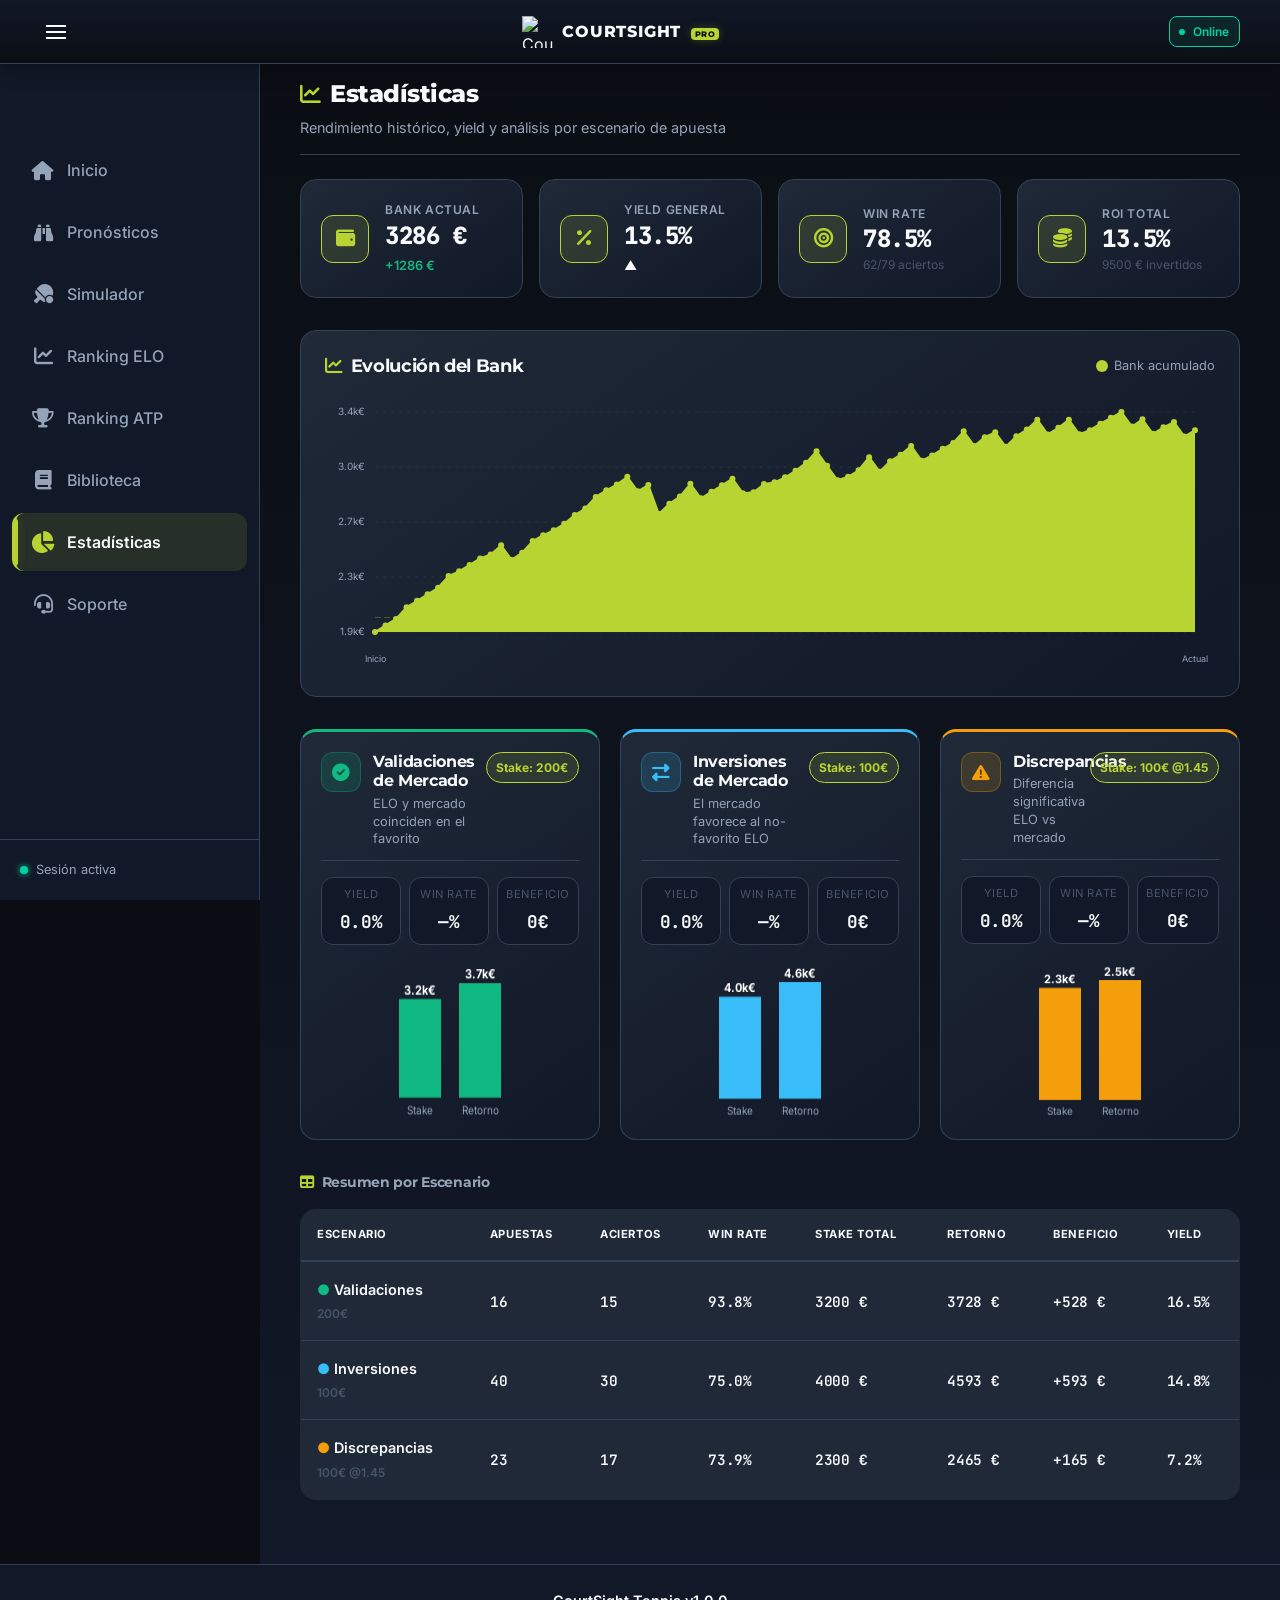
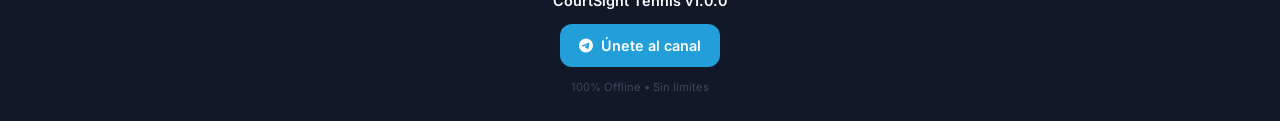
==== pages/estadisticas.html @ 30bf8096 "Add files via upload" ====
<!DOCTYPE html>
<html lang="es">
<head>
    <meta charset="UTF-8">
    <meta name="viewport" content="width=device-width, initial-scale=1.0, maximum-scale=1.0, user-scalable=no">
    <title>Estadísticas • CourtSight Tennis</title>
    <meta name="description" content="Rendimiento histórico, yield y análisis de escenarios de apuesta">
    <meta name="theme-color" content="#0a0e14">
    
    <!-- Favicon -->
    <link rel="icon" type="image/png" href="../pictures/logo.png">
    
    <!-- Fuentes -->
    <link rel="preconnect" href="https://fonts.googleapis.com">
    <link rel="preconnect" href="https://fonts.gstatic.com" crossorigin>
    <link href="https://fonts.googleapis.com/css2?family=Inter:wght@400;500;600;700&family=JetBrains+Mono:wght@400;500;600&family=Montserrat:wght@700;800;900&display=swap" rel="stylesheet">
    
    <!-- Iconos -->
    <link rel="stylesheet" href="https://cdnjs.cloudflare.com/ajax/libs/font-awesome/6.5.1/css/all.min.css">
    
    <!-- Estilos -->
    <link rel="stylesheet" href="../css/styles.css">
    <link rel="stylesheet" href="../css/estadisticas.css">
    
    <!-- PWA -->
    <link rel="manifest" href="../manifest.json">
</head>
<body class="pro-circuit-dark page-estadisticas">
    
    <!-- HEADER -->
    <header class="header header-estadisticas">
        <div class="header-content">
            <button id="menu-toggle" class="menu-toggle" aria-label="Abrir menú" aria-expanded="false">
                <span class="hamburger" aria-hidden="true"></span>
            </button>
            <a href="../index.html" class="logo-link" aria-label="Ir al inicio">
                <img src="../pictures/logo.png" alt="CourtSight" class="logo-img" width="36" height="36" loading="lazy">
                <h1 class="logo-text">COURTSIGHT <span class="logo-pro">PRO</span></h1>
            </a>
            <div id="connection-status" class="connection-status" role="status" aria-live="polite">
                <span class="status-dot" aria-hidden="true"></span>
                <span class="status-text">Offline</span>
            </div>
        </div>
    </header>
    
    <!-- Overlay móvil -->
    <div id="sidebar-overlay" class="sidebar-overlay" aria-hidden="true"></div>
    
    <!-- LAYOUT PRINCIPAL -->
    <div class="app-layout">
        
        <!-- SIDEBAR -->
        <aside id="sidebar" class="sidebar" aria-label="Navegación principal">
            <nav class="sidebar-menu" role="navigation">
                <a href="../index.html" class="sidebar-item">
                    <span class="icon" aria-hidden="true"><i class="fas fa-home"></i></span>
                    <span>Inicio</span>
                </a>
                <a href="pronosticos.html" class="sidebar-item">
                    <span class="icon" aria-hidden="true"><i class="fas fa-binoculars"></i></span>
                    <span>Pronósticos</span>
                </a>
                <a href="simulador.html" class="sidebar-item">
                    <span class="icon" aria-hidden="true"><i class="fas fa-table-tennis"></i></span>
                    <span>Simulador</span>
                </a>
                <a href="ranking-elo.html" class="sidebar-item">
                    <span class="icon" aria-hidden="true"><i class="fas fa-chart-line"></i></span>
                    <span>Ranking ELO</span>
                </a>
                <a href="ranking-atp.html" class="sidebar-item">
                    <span class="icon" aria-hidden="true"><i class="fas fa-trophy"></i></span>
                    <span>Ranking ATP</span>
                </a>
                <a href="biblioteca.html" class="sidebar-item">
                    <span class="icon" aria-hidden="true"><i class="fas fa-book"></i></span>
                    <span>Biblioteca</span>
                </a>
                <a href="estadisticas.html" class="sidebar-item active" aria-current="page">
                    <span class="icon" aria-hidden="true"><i class="fas fa-chart-pie"></i></span>
                    <span>Estadísticas</span>
                </a>
                <a href="soporte.html" class="sidebar-item">
                    <span class="icon" aria-hidden="true"><i class="fas fa-headset"></i></span>
                    <span>Soporte</span>
                </a>
            </nav>
            <div class="sidebar-footer">
                <div class="user-status">
                    <span class="status-indicator online" aria-hidden="true"></span>
                    <span class="status-label">Sesión activa</span>
                </div>
            </div>
        </aside>
        
        <!-- CONTENIDO PRINCIPAL -->
        <main class="main-content main-estadisticas" role="main">
            
            <!-- HEADER DE SECCIÓN -->
            <section class="section-header">
                <div class="section-title-wrapper">
                    <h2 class="section-title">
                        <i class="fas fa-chart-line" aria-hidden="true"></i>
                        <span class="title-text">Estadísticas</span>
                    </h2>
                    <p class="section-subtitle">Rendimiento histórico, yield y análisis por escenario de apuesta</p>
                </div>
            </section>

            <!-- 🔹 KPIs PRINCIPALES -->
            <div class="kpi-grid" role="list" aria-label="Indicadores clave de rendimiento">
                <div class="kpi-card kpi-bank" role="listitem">
                    <div class="kpi-icon"><i class="fas fa-wallet"></i></div>
                    <div class="kpi-content">
                        <span class="kpi-label">Bank Actual</span>
                        <strong class="kpi-value mono" id="kpi-bank">2.000€</strong>
                        <span class="kpi-delta positive" id="kpi-bank-delta">+0€</span>
                    </div>
                </div>
                
                <div class="kpi-card kpi-yield" role="listitem">
                    <div class="kpi-icon"><i class="fas fa-percent"></i></div>
                    <div class="kpi-content">
                        <span class="kpi-label">Yield General</span>
                        <strong class="kpi-value mono" id="kpi-yield">0.0%</strong>
                        <span class="kpi-delta" id="kpi-yield-delta">—</span>
                    </div>
                </div>
                
                <div class="kpi-card kpi-winrate" role="listitem">
                    <div class="kpi-icon"><i class="fas fa-bullseye"></i></div>
                    <div class="kpi-content">
                        <span class="kpi-label">Win Rate</span>
                        <strong class="kpi-value mono" id="kpi-winrate">—%</strong>
                        <span class="kpi-sub" id="kpi-winrate-detail">0/0 aciertos</span>
                    </div>
                </div>
                
                <div class="kpi-card kpi-roi" role="listitem">
                    <div class="kpi-icon"><i class="fas fa-coins"></i></div>
                    <div class="kpi-content">
                        <span class="kpi-label">ROI Total</span>
                        <strong class="kpi-value mono" id="kpi-roi">0.0%</strong>
                        <span class="kpi-sub" id="kpi-roi-detail">0€ invertidos</span>
                    </div>
                </div>
            </div>

            <!-- 🔹 GRÁFICO PRINCIPAL: EVOLUCIÓN DE BANK -->
            <section class="chart-section">
                <div class="chart-header">
                    <h3 class="chart-title"><i class="fas fa-line-chart"></i> Evolución del Bank</h3>
                    <div class="chart-legend">
                        <span class="legend-item"><span class="legend-dot bank-dot"></span> Bank acumulado</span>
                    </div>
                </div>
                <div class="chart-container">
                    <canvas id="bank-evolution-chart" aria-label="Gráfico de evolución del bank"></canvas>
                    <div id="chart-empty" class="chart-empty hidden">
                        <i class="fas fa-chart-area"></i>
                        <p>Sin datos históricos disponibles</p>
                    </div>
                </div>
            </section>

            <!-- 🔹 GRÁFICOS POR ESCENARIO -->
            <section class="scenarios-grid">
                
                <!-- Validaciones de Mercado -->
                <div class="scenario-card scenario-validacion">
                    <div class="scenario-header">
                        <div class="scenario-icon"><i class="fas fa-check-circle"></i></div>
                        <div class="scenario-info">
                            <h4 class="scenario-title">Validaciones de Mercado</h4>
                            <p class="scenario-desc">ELO y mercado coinciden en el favorito</p>
                        </div>
                        <span class="scenario-stake">Stake: 200€</span>
                    </div>
                    
                    <div class="scenario-stats">
                        <div class="stat-item">
                            <span class="stat-label">Yield</span>
                            <strong class="stat-value mono" id="val-yield">0.0%</strong>
                        </div>
                        <div class="stat-item">
                            <span class="stat-label">Win Rate</span>
                            <strong class="stat-value mono" id="val-winrate">—%</strong>
                        </div>
                        <div class="stat-item">
                            <span class="stat-label">Beneficio</span>
                            <strong class="stat-value mono" id="val-profit">0€</strong>
                        </div>
                    </div>
                    
                    <div class="scenario-chart">
                        <canvas id="chart-validaciones" aria-label="Gráfico de validaciones"></canvas>
                    </div>
                </div>

                <!-- Inversiones de Mercado -->
                <div class="scenario-card scenario-inversion">
                    <div class="scenario-header">
                        <div class="scenario-icon"><i class="fas fa-exchange-alt"></i></div>
                        <div class="scenario-info">
                            <h4 class="scenario-title">Inversiones de Mercado</h4>
                            <p class="scenario-desc">El mercado favorece al no-favorito ELO</p>
                        </div>
                        <span class="scenario-stake">Stake: 100€</span>
                    </div>
                    
                    <div class="scenario-stats">
                        <div class="stat-item">
                            <span class="stat-label">Yield</span>
                            <strong class="stat-value mono" id="inv-yield">0.0%</strong>
                        </div>
                        <div class="stat-item">
                            <span class="stat-label">Win Rate</span>
                            <strong class="stat-value mono" id="inv-winrate">—%</strong>
                        </div>
                        <div class="stat-item">
                            <span class="stat-label">Beneficio</span>
                            <strong class="stat-value mono" id="inv-profit">0€</strong>
                        </div>
                    </div>
                    
                    <div class="scenario-chart">
                        <canvas id="chart-inversiones" aria-label="Gráfico de inversiones"></canvas>
                    </div>
                </div>

                <!-- Discrepancias -->
                <div class="scenario-card scenario-discrepancia">
                    <div class="scenario-header">
                        <div class="scenario-icon"><i class="fas fa-exclamation-triangle"></i></div>
                        <div class="scenario-info">
                            <h4 class="scenario-title">Discrepancias</h4>
                            <p class="scenario-desc">Diferencia significativa ELO vs mercado</p>
                        </div>
                        <span class="scenario-stake">Stake: 100€ @1.45</span>
                    </div>
                    
                    <div class="scenario-stats">
                        <div class="stat-item">
                            <span class="stat-label">Yield</span>
                            <strong class="stat-value mono" id="disc-yield">0.0%</strong>
                        </div>
                        <div class="stat-item">
                            <span class="stat-label">Win Rate</span>
                            <strong class="stat-value mono" id="disc-winrate">—%</strong>
                        </div>
                        <div class="stat-item">
                            <span class="stat-label">Beneficio</span>
                            <strong class="stat-value mono" id="disc-profit">0€</strong>
                        </div>
                    </div>
                    
                    <div class="scenario-chart">
                        <canvas id="chart-discrepancias" aria-label="Gráfico de discrepancias"></canvas>
                    </div>
                </div>

            </section>

            <!-- 🔹 TABLA RESUMEN -->
            <section class="summary-section">
                <h3 class="section-subtitle"><i class="fas fa-table"></i> Resumen por Escenario</h3>
                <div class="table-responsive">
                    <table class="summary-table" role="table" aria-label="Resumen de rendimiento por tipo de apuesta">
                        <thead>
                            <tr>
                                <th scope="col">Escenario</th>
                                <th scope="col">Apuestas</th>
                                <th scope="col">Aciertos</th>
                                <th scope="col">Win Rate</th>
                                <th scope="col">Stake Total</th>
                                <th scope="col">Retorno</th>
                                <th scope="col">Beneficio</th>
                                <th scope="col">Yield</th>
                            </tr>
                        </thead>
                        <tbody id="summary-body">
                            <!-- Se llena dinámicamente -->
                        </tbody>
                    </table>
                </div>
            </section>

            <!-- ESTADO: SIN DATOS -->
            <div id="no-data-state" class="state-container hidden" role="alert">
                <div class="state-icon"><i class="fas fa-inbox"></i></div>
                <h3>Sin datos históricos</h3>
                <p>Los resultados de tus pronósticos aparecerán aquí una vez que completes partidos con resultado conocido.</p>
                <a href="pronosticos.html" class="btn-cta">
                    <i class="fas fa-binoculars"></i> Ver Pronósticos
                </a>
            </div>
            
        </main>
    </div>
    
    <!-- FOOTER -->
    <footer class="info-bar footer-estadisticas">
        <p class="info-text">CourtSight Tennis <span class="version-badge">v1.0.0</span></p>
        <a href="https://t.me/CourtSight" class="telegram-contact" target="_blank" rel="noopener noreferrer">
            <span class="telegram-icon"><i class="fab fa-telegram-plane" aria-hidden="true"></i></span>
            <span>Únete al canal</span>
        </a>
        <p class="version-text">100% Offline • Sin límites</p>
    </footer>
    
    <!-- Scripts -->
    <script src="../js/app.js"></script>
    <script src="../js/estadisticas.js"></script>
</body>
</html>
---- css/styles.css ----
/* ============================================
🎾 COURTSIGHT TENNIS - ESTILOS GLOBALES
🎨 TEMA: PRO CIRCUIT DARK (Tenis Premium Nocturno)
📦 VERSIÓN: 2.0 (Layout reparado, responsive optimizado)
============================================ */

:root {
    /* 🌑 FONDOS */
    --bg-primary: #0a0e14;
    --bg-secondary: #111827;
    --bg-card: #1f2937;
    --bg-elevated: #263043;
    
    /* 🎾 ACENTOS (Pelota de tenis) */
    --accent: #b8d432;
    --accent-hover: #c9e358;
    --accent-dim: rgba(184, 212, 50, 0.12);
    --accent-glow: rgba(184, 212, 50, 0.25);
    
    /* 📊 DATOS */
    --data-positive: #00d1a3;
    --data-negative: #ff6b6b;
    --data-neutral: #64748b;
    
    /* 🔤 TIPOGRAFÍA */
    --text-primary: #f8fafc;
    --text-secondary: #94a3b8;
    --text-muted: #475569;
    
    /* 🧱 UI */
    --border: #334155;
    --radius-sm: 8px;
    --radius-md: 12px;
    --radius-lg: 16px;
    --shadow-sm: 0 2px 8px rgba(0, 0, 0, 0.3);
    --shadow-md: 0 4px 16px rgba(0, 0, 0, 0.4);
    --shadow-lg: 0 8px 32px rgba(0, 0, 0, 0.5);
    
    /* 📏 ESPACIADO */
    --space-2: 0.5rem;
    --space-4: 1rem;
    --space-5: 1.5rem;
    --space-6: 2rem;
    
    /* 🔤 FUENTES */
    --font-sans: 'Inter', system-ui, -apple-system, sans-serif;
    --font-mono: 'JetBrains Mono', 'Fira Code', monospace;
    --font-display: 'Montserrat', sans-serif;
}

/* ============================================
RESET & BASE
============================================ */
*, *::before, *::after {
    margin: 0;
    padding: 0;
    box-sizing: border-box;
}

html {
    font-size: 16px;
    scroll-behavior: smooth;
    -webkit-tap-highlight-color: transparent;
}

body {
    font-family: var(--font-sans);
    background: var(--bg-primary);
    color: var(--text-primary);
    line-height: 1.6;
    min-height: 100vh;
    display: flex;
    flex-direction: column;
    overflow-x: hidden;
}

h1, h2, h3, h4, h5, h6 {
    font-family: var(--font-display);
    font-weight: 700;
    letter-spacing: -0.02em;
    line-height: 1.2;
}

a { text-decoration: none; color: inherit; }
button { font: inherit; cursor: pointer; border: none; background: none; }
img { max-width: 100%; display: block; }
ul { list-style: none; }

/* ============================================
HEADER
============================================ */
.header {
    position: sticky;
    top: 0;
    z-index: 100;
    background: var(--bg-secondary);
    border-bottom: 1px solid var(--border);
    padding: var(--space-4) var(--space-5);
    box-shadow: var(--shadow-sm);
}

.header-content {
    display: flex;
    align-items: center;
    justify-content: space-between;
    max-width: 1200px;
    margin: 0 auto;
    width: 100%;
}

.logo {
    display: flex;
    align-items: center;
    gap: var(--space-2);
}

.menu-toggle {
    display: flex;
    align-items: center;
    justify-content: center;
    padding: 0.5rem;
    color: var(--text-primary);
}

.hamburger {
    display: block;
    width: 24px;
    height: 2px;
    background: currentColor;
    position: relative;
    transition: background 0.3s;
}

.hamburger::before, .hamburger::after {
    content: '';
    position: absolute;
    left: 0;
    width: 100%;
    height: 100%;
    background: currentColor;
    transition: transform 0.3s;
}

.hamburger::before { top: -7px; }
.hamburger::after { top: 7px; }

.menu-toggle.active .hamburger { background: transparent; }
.menu-toggle.active .hamburger::before { transform: translateY(7px) rotate(45deg); color: var(--accent); }
.menu-toggle.active .hamburger::after { transform: translateY(-7px) rotate(-45deg); color: var(--accent); }

.logo-img { width: 36px; height: 36px; object-fit: contain; }
.logo h1 {
    font-size: 1.25rem;
    font-weight: 800;
    text-transform: uppercase;
    letter-spacing: 0.05em;
    display: flex;
    align-items: center;
}

.logo-pro {
    font-size: 0.55rem;
    background: var(--accent);
    color: var(--bg-primary);
    padding: 2px 6px;
    border-radius: 4px;
    margin-left: 6px;
    font-weight: 800;
    letter-spacing: 0.5px;
    box-shadow: 0 0 8px var(--accent-glow);
}

.connection-status {
    display: flex;
    align-items: center;
    gap: 0.5rem;
    font-size: 0.8rem;
    font-weight: 600;
    padding: 0.4rem 0.8rem;
    border-radius: var(--radius-sm);
    border: 1px solid var(--data-negative);
    background: rgba(255, 107, 107, 0.1);
    color: var(--data-negative);
    transition: all 0.3s;
}

.connection-status.online {
    border-color: var(--data-positive);
    background: rgba(0, 209, 163, 0.1);
    color: var(--data-positive);
}

.status-dot {
    width: 8px;
    height: 8px;
    border-radius: 50%;
    background: currentColor;
    animation: pulse 1.5s infinite;
}

@keyframes pulse {
    0%, 100% { opacity: 1; }
    50% { opacity: 0.4; }
}

/* ============================================
OVERLAY & LAYOUT
============================================ */
.sidebar-overlay {
    position: fixed;
    inset: 0;
    background: rgba(0, 0, 0, 0.65);
    backdrop-filter: blur(4px);
    z-index: 90;
    opacity: 0;
    visibility: hidden;
    transition: all 0.3s ease;
}
.sidebar-overlay.active { opacity: 1; visibility: visible; }

.app-layout {
    display: flex;
    flex: 1;
    position: relative;
    background: var(--bg-primary);
}

/* ============================================
SIDEBAR
============================================ */
.sidebar {
    width: 260px;
    background: var(--bg-secondary);
    border-right: 1px solid var(--border);
    position: fixed;
    top: 0;
    bottom: 0;
    left: -280px;
    z-index: 95;
    display: flex;
    flex-direction: column;
    transition: left 0.3s cubic-bezier(0.4, 0, 0.2, 1);
    padding-top: 70px;
    overflow-y: auto;
}

.sidebar.open { left: 0; }

.sidebar-menu {
    display: flex;
    flex-direction: column;
    gap: 0.25rem;
    padding: 0.5rem 0.75rem;
}

.sidebar-item {
    display: flex;
    align-items: center;
    gap: 0.75rem;
    padding: 0.85rem 1rem;
    border-radius: var(--radius-md);
    color: var(--text-secondary);
    font-weight: 500;
    transition: all 0.2s ease;
    position: relative;
    border-left: 3px solid transparent;
}

.sidebar-item::before {
    content: '';
    position: absolute;
    left: 0;
    top: 50%;
    transform: translateY(-50%);
    width: 3px;
    height: 0;
    background: var(--accent);
    border-radius: 0 4px 4px 0;
    transition: height 0.2s ease;
}

.sidebar-item:hover {
    background: var(--accent-dim);
    color: var(--text-primary);
}

.sidebar-item:hover::before { height: 60%; }

.sidebar-item.active {
    background: var(--accent-dim);
    color: var(--text-primary);
    font-weight: 600;
    border-left-color: var(--accent);
}

.sidebar-item.active::before {
    height: 80%;
    box-shadow: 0 0 10px var(--accent-glow);
}

.sidebar-item .icon { font-size: 1.2rem; width: 24px; text-align: center; transition: transform 0.2s ease; }
.sidebar-item:hover .icon, .sidebar-item.active .icon { transform: scale(1.1); color: var(--accent); }

.sidebar-footer {
    margin-top: auto;
    padding: 1.25rem;
    border-top: 1px solid var(--border);
    background: linear-gradient(to top, rgba(17, 24, 39, 0.5), transparent);
}

.user-status {
    display: flex;
    align-items: center;
    gap: 0.5rem;
    font-size: 0.8rem;
    color: var(--text-secondary);
}

.status-indicator {
    width: 8px;
    height: 8px;
    border-radius: 50%;
    background: var(--data-positive);
    box-shadow: 0 0 6px var(--data-positive);
}

/* ============================================
MAIN CONTENT
============================================ */
.main-content {
    flex: 1;
    padding: var(--space-6) var(--space-5);
    position: relative;
    z-index: 1;
    min-height: calc(100vh - 70px);
}

.main-content::before {
    content: '';
    position: absolute;
    inset: 0;
    background-image: url('../pictures/fondo-tenis.jpg');
    background-size: cover;
    background-position: center;
    background-attachment: fixed;
    opacity: 0.15;
    z-index: 0;
    pointer-events: none;
}

/* ============================================
SECCIONES & NAVEGACIÓN SPA
============================================ */
.content-section { display: none; opacity: 0; transition: opacity 0.3s ease; }
.content-section.active { display: block; opacity: 1; animation: fadeIn 0.35s ease-out; }

@keyframes fadeIn {
    from { opacity: 0; transform: translateY(8px); }
    to { opacity: 1; transform: translateY(0); }
}

.section-title {
    font-size: 1.5rem;
    margin-bottom: var(--space-5);
    color: var(--accent);
    display: flex;
    align-items: center;
    gap: 0.6rem;
}

.section-title i { color: var(--accent); }

/* ============================================
COMPONENTES: TARJETAS & WELCOME
============================================ */
.card {
    background: var(--bg-card);
    border: 1px solid var(--border);
    border-radius: var(--radius-lg);
    padding: var(--space-5);
    margin-bottom: var(--space-5);
    transition: transform 0.2s ease, box-shadow 0.2s ease;
}
.card:hover { transform: translateY(-2px); box-shadow: var(--shadow-md); }

.welcome-card {
    background: linear-gradient(145deg, var(--bg-secondary), var(--bg-card));
    border: 1px solid var(--border);
    border-radius: var(--radius-lg);
    padding: var(--space-6);
    margin-bottom: var(--space-5);
    position: relative;
    overflow: hidden;
}
.welcome-card::before {
    content: '';
    position: absolute;
    top: -30%;
    right: -20%;
    width: 300px;
    height: 300px;
    background: radial-gradient(circle, var(--accent-dim) 0%, transparent 70%);
    pointer-events: none;
}

.welcome-badge {
    display: inline-block;
    background: linear-gradient(90deg, var(--accent), var(--accent-hover));
    color: var(--bg-primary);
    padding: 0.35rem 1rem;
    border-radius: 20px;
    font-size: 0.8rem;
    font-weight: 700;
    margin-bottom: 1.2rem;
    box-shadow: 0 4px 12px var(--accent-glow);
}

.welcome-title {
    font-size: 2rem;
    margin-bottom: 0.5rem;
    color: var(--text-primary);
}
.welcome-title .highlight {
    background: linear-gradient(90deg, var(--accent), var(--accent-hover));
    -webkit-background-clip: text;
    -webkit-text-fill-color: transparent;
    background-clip: text;
}

.welcome-subtitle {
    color: var(--text-secondary);
    font-size: 1.05rem;
    max-width: 700px;
    margin-bottom: 1.5rem;
    line-height: 1.7;
}

.rg-tagline {
    font-family: var(--font-display);
    font-size: 1.1rem;
    font-weight: 700;
    letter-spacing: 1.5px;
    text-transform: uppercase;
    color: var(--accent);
    margin: 0.5rem 0 1.5rem;
    position: relative;
    display: inline-block;
}
.rg-tagline::after {
    content: '';
    position: absolute;
    bottom: -6px;
    left: 0;
    width: 100%;
    height: 2px;
    background: linear-gradient(90deg, transparent, var(--accent), transparent);
    border-radius: 2px;
}

.welcome-features {
    display: grid;
    grid-template-columns: repeat(auto-fit, minmax(200px, 1fr));
    gap: 1rem;
    margin: 1.5rem 0;
}
.wf-item {
    display: flex;
    align-items: center;
    gap: 0.6rem;
    font-size: 0.9rem;
    color: var(--text-secondary);
    padding: 0.6rem;
    background: rgba(255,255,255,0.03);
    border-radius: var(--radius-sm);
}
.wf-icon { color: var(--data-positive); font-size: 1.1rem; }

/* ============================================
BANNER "QUIÉNES SOMOS"
============================================ */
.about-banner {
    background: var(--bg-secondary);
    border: 1px solid var(--border);
    border-radius: var(--radius-lg);
    overflow: hidden;
    margin-bottom: var(--space-5);
}

.about-banner-header {
    padding: 1.2rem 1.5rem;
    display: flex;
    align-items: center;
    justify-content: space-between;
    cursor: pointer;
    user-select: none;
    background: rgba(255,255,255,0.02);
    transition: background 0.2s;
}
.about-banner-header:hover { background: var(--accent-dim); }

.about-banner-title {
    display: flex;
    align-items: center;
    gap: 0.8rem;
    color: var(--text-primary);
    font-weight: 600;
    font-size: 1.1rem;
}
.about-banner-title .icon { color: var(--accent); font-size: 1.3rem; }

.about-banner-arrow {
    font-size: 1.2rem;
    color: var(--text-secondary);
    transition: transform 0.3s;
}
.about-banner-arrow.active { transform: rotate(180deg); color: var(--accent); }

.about-banner-content {
    max-height: 0;
    overflow: hidden;
    transition: max-height 0.4s ease, padding 0.4s ease;
}
.about-banner-content.open { max-height: 1200px; padding: 1.5rem; }

.about-banner-grid {
    display: grid;
    grid-template-columns: repeat(auto-fit, minmax(280px, 1fr));
    gap: 1.2rem;
}

.about-banner-card {
    background: var(--bg-card);
    border: 1px solid var(--border);
    border-radius: var(--radius-md);
    padding: 1.5rem;
    transition: transform 0.2s, border-color 0.2s;
}
.about-banner-card:hover { transform: translateY(-3px); border-color: var(--accent); }

.about-banner-card.cuban-bg {
    background-image: url('flags/cu.png');
    background-size: cover;
    background-position: center;
    position: relative;
    overflow: hidden;
    border: 1px solid var(--accent);
}
.cuban-flag-overlay {
    position: absolute;
    inset: 0;
    background: rgba(10, 14, 20, 0.88);
    pointer-events: none;
}
.about-banner-card.cuban-bg h4,
.about-banner-card.cuban-bg p { position: relative; z-index: 1; }
.about-banner-card.cuban-bg h4 {
    background: linear-gradient(90deg, #CF142B, #FFF, #002A8F);
    -webkit-background-clip: text;
    -webkit-text-fill-color: transparent;
    background-clip: text;
}

.about-banner-card h4 {
    font-size: 1rem;
    color: var(--text-primary);
    margin-bottom: 0.5rem;
    display: flex;
    align-items: center;
    gap: 0.5rem;
}
.about-banner-card p, .about-banner-card li {
    color: var(--text-secondary);
    font-size: 0.9rem;
    line-height: 1.6;
    margin-bottom: 0.4rem;
}
.about-banner-card ul { padding-left: 1rem; }
.about-banner-card li::before {
    content: "•";
    color: var(--accent);
    font-weight: bold;
    display: inline-block;
    width: 1em;
    margin-left: -1em;
}

.mission-tags {
    display: flex;
    flex-wrap: wrap;
    gap: 0.5rem;
    margin-top: 1rem;
}
.tag {
    background: var(--accent-dim);
    color: var(--accent);
    border: 1px solid var(--accent);
    padding: 0.3rem 0.7rem;
    border-radius: 20px;
    font-size: 0.75rem;
    font-weight: 600;
    display: inline-flex;
    align-items: center;
    gap: 0.4rem;
}

.about-banner-card.full-width { grid-column: 1 / -1; }

/* ============================================
FEATURES & BOTONES
============================================ */
.features-section {
    background: var(--bg-secondary);
    border: 1px solid var(--border);
    border-radius: var(--radius-lg);
    padding: var(--space-5);
    margin-bottom: var(--space-5);
}
.features-title {
    font-size: 1.3rem;
    margin-bottom: var(--space-4);
    color: var(--text-primary);
    display: flex;
    align-items: center;
    gap: 0.6rem;
}
.features-title i { color: var(--accent); }

.features-list {
    display: grid;
    grid-template-columns: repeat(auto-fit, minmax(250px, 1fr));
    gap: 1rem;
    margin-bottom: var(--space-5);
}
.feature-item {
    display: flex;
    align-items: flex-start;
    gap: 0.8rem;
    padding: 1rem;
    background: var(--bg-card);
    border: 1px solid var(--border);
    border-radius: var(--radius-md);
    transition: transform 0.2s, border-color 0.2s;
}
.feature-item:hover { transform: translateY(-2px); border-color: var(--accent); }
.feature-icon { font-size: 1.5rem; color: var(--accent); flex-shrink: 0; margin-top: 0.1rem; }
.feature-content h4 { font-size: 0.95rem; color: var(--text-primary); margin-bottom: 0.3rem; }
.feature-content p { font-size: 0.85rem; color: var(--text-secondary); line-height: 1.5; margin: 0; }

.features-cta {
    text-align: center;
    padding-top: var(--space-4);
    border-top: 1px solid var(--border);
}

.btn-cta, .btn-use-now {
    display: inline-flex;
    align-items: center;
    justify-content: center;
    gap: 0.5rem;
    background: linear-gradient(135deg, var(--accent), var(--accent-hover));
    color: var(--bg-primary);
    padding: 0.85rem 1.8rem;
    border-radius: var(--radius-md);
    font-weight: 700;
    font-size: 0.95rem;
    transition: all 0.3s cubic-bezier(0.4, 0, 0.2, 1);
    box-shadow: 0 4px 14px var(--accent-glow);
    position: relative;
    overflow: hidden;
}
.btn-cta::after, .btn-use-now::after {
    content: '';
    position: absolute;
    top: 0; left: -100%; width: 100%; height: 100%;
    background: linear-gradient(90deg, transparent, rgba(255,255,255,0.3), transparent);
    transition: left 0.5s ease;
}
.btn-cta:hover::after, .btn-use-now:hover::after { left: 100%; }
.btn-cta:hover, .btn-use-now:hover { transform: translateY(-2px); box-shadow: 0 6px 20px var(--accent-glow); }

.features-cta-text { font-size: 0.8rem; color: var(--text-muted); margin-top: 0.6rem; }

/* ============================================
BIBLIOTECA SUGERENCIA & FOOTER
============================================ */
.library-suggestion {
    background: var(--bg-card);
    border: 1px solid var(--border);
    border-radius: var(--radius-md);
    padding: 1.2rem;
    margin-top: 1.5rem;
    display: flex;
    flex-direction: column;
    gap: 0.8rem;
    position: relative;
    overflow: hidden;
    transition: transform 0.2s, border-color 0.2s;
}
.library-suggestion:hover { transform: translateY(-2px); border-color: var(--accent); }

.library-icon {
    width: 44px;
    height: 44px;
    background: linear-gradient(135deg, var(--accent), var(--accent-hover));
    border-radius: 50%;
    display: flex;
    align-items: center;
    justify-content: center;
    color: var(--bg-primary);
    font-size: 1.2rem;
    box-shadow: 0 4px 12px var(--accent-glow);
}
.library-content { flex: 1; }
.library-title { font-weight: 700; color: var(--text-primary); margin-bottom: 0.2rem; }
.library-subtitle { font-size: 0.9rem; color: var(--text-secondary); line-height: 1.5; margin: 0; }
.library-link {
    display: inline-flex;
    align-items: center;
    gap: 0.4rem;
    color: var(--accent);
    font-weight: 600;
    font-size: 0.85rem;
    margin-top: 0.5rem;
    transition: transform 0.2s;
}
.library-link:hover { transform: translateX(4px); }

.info-bar {
    margin-top: auto;
    padding: var(--space-5) var(--space-4);
    text-align: center;
    border-top: 1px solid var(--border);
    background: var(--bg-secondary);
    display: flex;
    flex-direction: column;
    align-items: center;
    gap: 0.8rem;
}
.info-text { font-size: 0.9rem; font-weight: 600; color: var(--text-primary); }

.telegram-contact {
    display: inline-flex;
    align-items: center;
    gap: 0.5rem;
    background: #229ED9;
    color: white;
    padding: 0.6rem 1.2rem;
    border-radius: var(--radius-md);
    font-weight: 600;
    font-size: 0.9rem;
    transition: background 0.2s;
}
.telegram-contact:hover { background: #1A7BB0; }

.version-text { font-size: 0.7rem; color: var(--text-muted); opacity: 0.8; }

/* ============================================
UTILIDADES & RESPONSIVE
============================================ */
.text-muted { color: var(--text-muted); }
.hidden { display: none !important; }

@media (min-width: 1024px) {
    .sidebar { left: 0 !important; }
    .sidebar-overlay { display: none !important; }
    .main-content { margin-left: 260px; padding: 2.5rem; }
    .menu-toggle { display: none; }
    .app-layout { background: var(--bg-primary); }
}

@media (max-width: 768px) {
    .sidebar { width: 280px; left: -280px; padding-top: 70px; }
    .sidebar.open { left: 0; }
    .main-content { margin-left: 0 !important; padding: 1.5rem 1rem; }
    .welcome-title { font-size: 1.6rem; }
    .welcome-features { grid-template-columns: 1fr; }
    .about-banner-grid { grid-template-columns: 1fr; }
    .features-list { grid-template-columns: 1fr; }
    .btn-cta, .btn-use-now { width: 100%; }
}

@media (max-width: 480px) {
    html { font-size: 15px; }
    .header { padding: 0.8rem 1rem; }
    .logo h1 { font-size: 1.1rem; }
    .welcome-card { padding: 1.2rem; }
    .about-banner-content.open { padding: 1rem; }
}

/* Scrollbar */
::-webkit-scrollbar { width: 8px; height: 8px; }
::-webkit-scrollbar-track { background: var(--bg-primary); }
::-webkit-scrollbar-thumb { background: var(--border); border-radius: 4px; }
::-webkit-scrollbar-thumb:hover { background: var(--accent); }
---- css/estadisticas.css ----
/* ============================================
🎾 COURT SIGHT TENNIS - ESTADÍSTICAS CSS
🎨 TEMA: PRO CIRCUIT DARK (Tenis Premium Nocturno)
📦 VERSIÓN: 1.0 - KPIs + Gráficos + Análisis por escenario
============================================ */

/* ============================================
🔹 VARIABLES SEMÁNTICAS PARA ESTADÍSTICAS
============================================ */
:root {
    /* KPIs */
    --kpi-positive: #10b981;
    --kpi-negative: #ef4444;
    --kpi-neutral: #64748b;
    
    /* Escenarios */
    --scenario-validacion: #10b981;      /* Verde: validación */
    --scenario-inversion: #38bdf8;        /* Azul: inversión */
    --scenario-discrepancia: #f59e0b;     /* Ámbar: discrepancia */
    
    /* Gráficos */
    --chart-grid: rgba(51, 65, 85, 0.4);
    --chart-line: var(--accent);
    --chart-fill: rgba(184, 212, 50, 0.1);
    --chart-bar-validacion: var(--scenario-validacion);
    --chart-bar-inversion: var(--scenario-inversion);
    --chart-bar-discrepancia: var(--scenario-discrepancia);
    
    /* Tablas */
    --table-header: var(--bg-card);
    --table-row-hover: var(--accent-dim);
    
    /* Skeleton */
    --skeleton-base: rgba(51, 65, 85, 0.4);
    --skeleton-shine: rgba(184, 212, 50, 0.08);
}

/* ============================================
🔹 BASE & HEADER
============================================ */
.page-estadisticas {
    background: var(--bg-primary);
}

.main-estadisticas {
    padding: 1.5rem 1rem 2rem;
    background: linear-gradient(180deg, var(--bg-primary) 0%, var(--bg-secondary) 100%);
    min-height: calc(100vh - 140px);
}

@media (min-width: 1024px) {
    .main-estadisticas {
        padding: 2rem 2.5rem;
        margin-left: 260px;
    }
}

.header-estadisticas {
    background: linear-gradient(180deg, var(--bg-secondary) 0%, var(--bg-primary) 100%);
    border-bottom: 1px solid var(--border);
    box-shadow: 0 4px 20px rgba(0, 0, 0, 0.3);
    padding: 0.75rem 1rem;
    min-height: 64px;
}

/* ============================================
🔹 SECCIÓN HEADER
============================================ */
.section-header {
    margin-bottom: 1.5rem;
    padding-bottom: 1rem;
    border-bottom: 1px solid var(--border);
}

.section-title {
    font-size: 1.5rem;
    font-weight: 800;
    color: var(--text-primary);
    display: flex;
    align-items: center;
    gap: 0.6rem;
    margin: 0 0 0.5rem 0;
}

.section-title i { color: var(--accent); font-size: 1.3rem; }

.section-subtitle {
    font-size: 0.9rem;
    color: var(--text-secondary);
    margin: 0;
    max-width: 500px;
    line-height: 1.5;
}

/* ============================================
🔹 KPIs GRID
============================================ */
.kpi-grid {
    display: grid;
    grid-template-columns: repeat(auto-fit, minmax(200px, 1fr));
    gap: 1rem;
    margin-bottom: 2rem;
}

.kpi-card {
    background: linear-gradient(145deg, var(--bg-card), var(--bg-secondary));
    border: 1px solid var(--border);
    border-radius: var(--radius-lg);
    padding: 1.25rem;
    display: flex;
    align-items: center;
    gap: 1rem;
    transition: transform 0.2s ease, box-shadow 0.2s ease;
}

.kpi-card:hover {
    transform: translateY(-2px);
    box-shadow: var(--shadow-md);
}

.kpi-icon {
    width: 48px;
    height: 48px;
    border-radius: var(--radius-md);
    display: flex;
    align-items: center;
    justify-content: center;
    font-size: 1.2rem;
    background: var(--accent-dim);
    color: var(--accent);
    border: 1px solid var(--accent);
}

.kpi-content {
    flex: 1;
    min-width: 0;
}

.kpi-label {
    display: block;
    font-size: 0.75rem;
    font-weight: 600;
    color: var(--text-secondary);
    text-transform: uppercase;
    letter-spacing: 0.05em;
    margin-bottom: 0.25rem;
}

.kpi-value {
    display: block;
    font-size: 1.5rem;
    font-weight: 800;
    color: var(--text-primary);
    line-height: 1;
    margin-bottom: 0.25rem;
}

.kpi-delta {
    display: inline-block;
    font-size: 0.8rem;
    font-weight: 600;
}

.kpi-delta.positive { color: var(--kpi-positive); }
.kpi-delta.negative { color: var(--kpi-negative); }
.kpi-delta.neutral { color: var(--kpi-neutral); }

.kpi-sub {
    display: block;
    font-size: 0.75rem;
    color: var(--text-muted);
}

/* ============================================
🔹 GRÁFICO PRINCIPAL
============================================ */
.chart-section {
    background: linear-gradient(145deg, var(--bg-card), var(--bg-secondary));
    border: 1px solid var(--border);
    border-radius: var(--radius-lg);
    padding: 1.5rem;
    margin-bottom: 2rem;
}

.chart-header {
    display: flex;
    justify-content: space-between;
    align-items: center;
    margin-bottom: 1rem;
    flex-wrap: wrap;
    gap: 1rem;
}

.chart-title {
    font-size: 1.1rem;
    font-weight: 700;
    color: var(--text-primary);
    display: flex;
    align-items: center;
    gap: 0.5rem;
    margin: 0;
}

.chart-title i { color: var(--accent); }

.chart-legend {
    display: flex;
    align-items: center;
    gap: 1rem;
    font-size: 0.8rem;
    color: var(--text-secondary);
}

.legend-item {
    display: inline-flex;
    align-items: center;
    gap: 0.4rem;
}

.legend-dot {
    width: 12px;
    height: 12px;
    border-radius: 50%;
}

.bank-dot { background: var(--chart-line); }

.chart-container {
    position: relative;
    height: 280px;
    width: 100%;
}

.chart-container canvas {
    width: 100% !important;
    height: 100% !important;
}

.chart-empty {
    position: absolute;
    inset: 0;
    display: flex;
    flex-direction: column;
    align-items: center;
    justify-content: center;
    color: var(--text-muted);
    text-align: center;
    padding: 2rem;
}

.chart-empty i {
    font-size: 3rem;
    margin-bottom: 1rem;
    opacity: 0.4;
}

.chart-empty p {
    font-size: 0.9rem;
    max-width: 280px;
}

/* ============================================
🔹 GRID DE ESCENARIOS
============================================ */
.scenarios-grid {
    display: grid;
    grid-template-columns: repeat(auto-fit, minmax(300px, 1fr));
    gap: 1.25rem;
    margin-bottom: 2rem;
}

.scenario-card {
    background: linear-gradient(145deg, var(--bg-card), var(--bg-secondary));
    border: 1px solid var(--border);
    border-radius: var(--radius-lg);
    padding: 1.25rem;
    display: flex;
    flex-direction: column;
    gap: 1rem;
    transition: transform 0.2s ease, border-color 0.2s ease;
}

.scenario-card:hover {
    transform: translateY(-2px);
}

/* Colores por escenario */
.scenario-validacion { border-top: 3px solid var(--scenario-validacion); }
.scenario-inversion { border-top: 3px solid var(--scenario-inversion); }
.scenario-discrepancia { border-top: 3px solid var(--scenario-discrepancia); }

.scenario-header {
    display: flex;
    align-items: flex-start;
    gap: 0.75rem;
    padding-bottom: 0.75rem;
    border-bottom: 1px solid var(--border);
}

.scenario-icon {
    width: 40px;
    height: 40px;
    border-radius: var(--radius-md);
    display: flex;
    align-items: center;
    justify-content: center;
    font-size: 1.1rem;
    flex-shrink: 0;
}

.scenario-validacion .scenario-icon {
    background: rgba(16, 185, 129, 0.15);
    color: var(--scenario-validacion);
    border: 1px solid rgba(16, 185, 129, 0.3);
}

.scenario-inversion .scenario-icon {
    background: rgba(56, 189, 248, 0.15);
    color: var(--scenario-inversion);
    border: 1px solid rgba(56, 189, 248, 0.3);
}

.scenario-discrepancia .scenario-icon {
    background: rgba(245, 158, 11, 0.15);
    color: var(--scenario-discrepancia);
    border: 1px solid rgba(245, 158, 11, 0.3);
}

.scenario-info { flex: 1; min-width: 0; }

.scenario-title {
    font-size: 1rem;
    font-weight: 700;
    color: var(--text-primary);
    margin: 0 0 0.25rem 0;
}

.scenario-desc {
    font-size: 0.8rem;
    color: var(--text-secondary);
    margin: 0;
    line-height: 1.4;
}

.scenario-stake {
    font-size: 0.75rem;
    font-weight: 700;
    color: var(--accent);
    background: var(--accent-dim);
    padding: 0.3rem 0.6rem;
    border-radius: 9999px;
    border: 1px solid var(--accent);
    white-space: nowrap;
}

/* Stats del escenario */
.scenario-stats {
    display: grid;
    grid-template-columns: repeat(3, 1fr);
    gap: 0.5rem;
}

.stat-item {
    text-align: center;
    padding: 0.5rem;
    background: var(--bg-secondary);
    border-radius: var(--radius-md);
    border: 1px solid var(--border);
}

.stat-label {
    display: block;
    font-size: 0.7rem;
    color: var(--text-muted);
    text-transform: uppercase;
    letter-spacing: 0.05em;
    margin-bottom: 0.25rem;
}

.stat-value {
    display: block;
    font-size: 1.1rem;
    font-weight: 700;
    color: var(--text-primary);
}

/* Gráfico del escenario */
.scenario-chart {
    flex: 1;
    min-height: 120px;
    position: relative;
}

.scenario-chart canvas {
    width: 100% !important;
    height: 100% !important;
}

/* ============================================
🔹 TABLA RESUMEN
============================================ */
.summary-section {
    margin-bottom: 2rem;
}

.summary-section .section-subtitle {
    margin-bottom: 1rem;
    display: flex;
    align-items: center;
    gap: 0.5rem;
}

.summary-section .section-subtitle i {
    color: var(--accent);
}

.table-responsive {
    width: 100%;
    overflow-x: auto;
    -webkit-overflow-scrolling: touch;
}

.summary-table {
    width: 100%;
    border-collapse: collapse;
    font-size: 0.9rem;
    background: var(--bg-card);
    border: 1px solid var(--border);
    border-radius: var(--radius-lg);
    overflow: hidden;
}

.summary-table thead {
    background: var(--table-header);
    border-bottom: 2px solid var(--border);
}

.summary-table th {
    padding: 1rem;
    text-align: left;
    font-weight: 700;
    color: var(--text-primary);
    text-transform: uppercase;
    font-size: 0.7rem;
    letter-spacing: 0.05em;
}

.summary-table tbody tr {
    border-bottom: 1px solid var(--border);
    transition: background 0.2s ease;
}

.summary-table tbody tr:hover {
    background: var(--table-row-hover);
}

.summary-table td {
    padding: 1rem;
    color: var(--text-secondary);
}

.summary-table td:first-child {
    font-weight: 600;
    color: var(--text-primary);
}

.summary-table .mono {
    font-family: var(--font-mono);
    font-weight: 600;
    color: var(--text-primary);
}

/* ============================================
🔹 ESTADO SIN DATOS
============================================ */
.state-container {
    display: flex;
    flex-direction: column;
    align-items: center;
    justify-content: center;
    padding: 3rem 1rem;
    text-align: center;
    max-width: 480px;
    margin: 0 auto;
}

.state-container.hidden { display: none; }

.state-icon {
    font-size: 3rem;
    color: var(--text-muted);
    margin-bottom: 1rem;
    opacity: 0.6;
}

.state-container h3 {
    font-size: 1.25rem;
    font-weight: 700;
    color: var(--text-primary);
    margin-bottom: 0.5rem;
}

.state-container p {
    font-size: 0.9rem;
    color: var(--text-secondary);
    margin-bottom: 1.5rem;
    max-width: 280px;
}

.btn-cta {
    display: inline-flex;
    align-items: center;
    gap: 0.5rem;
    background: linear-gradient(135deg, var(--accent), var(--accent-hover));
    color: var(--bg-primary);
    padding: 0.75rem 1.5rem;
    border-radius: var(--radius-md);
    font-weight: 700;
    font-size: 0.9rem;
    text-decoration: none;
    transition: all 0.2s ease;
    box-shadow: 0 4px 14px var(--accent-glow);
}

.btn-cta:hover {
    transform: translateY(-2px);
    box-shadow: 0 6px 20px var(--accent-glow);
}

/* ============================================
🔹 RESPONSIVE
============================================ */
@media (max-width: 1024px) {
    .kpi-grid { grid-template-columns: repeat(2, 1fr); }
    .scenarios-grid { grid-template-columns: 1fr; }
}

@media (max-width: 768px) {
    .main-estadisticas { padding: 1rem 0.75rem 1.5rem; }
    .section-title { font-size: 1.3rem; }
    .section-subtitle { font-size: 0.85rem; }
    
    .kpi-grid { grid-template-columns: 1fr; }
    .kpi-card { padding: 1rem; }
    .kpi-value { font-size: 1.3rem; }
    
    .chart-container { height: 220px; }
    
    .scenario-stats { grid-template-columns: 1fr; }
    
    .summary-table th,
    .summary-table td {
        padding: 0.75rem 0.5rem;
        font-size: 0.8rem;
    }
}

@media (max-width: 480px) {
    .section-title { font-size: 1.2rem; }
    .chart-container { height: 180px; }
    .scenario-card { padding: 1rem; }
    .stat-value { font-size: 1rem; }
}

/* ============================================
🔹 UTILIDADES & ACCESIBILIDAD
============================================ */
.visually-hidden {
    position: absolute; width: 1px; height: 1px; padding: 0; margin: -1px;
    overflow: hidden; clip: rect(0, 0, 0, 0); white-space: nowrap; border: 0;
}

.hidden { display: none !important; }

.mono {
    font-family: var(--font-mono);
    font-feature-settings: "tnum" 1, "lnum" 1;
    letter-spacing: -0.02em;
}

/* Scrollbar personalizado */
.table-responsive::-webkit-scrollbar { height: 8px; }
.table-responsive::-webkit-scrollbar-track { background: var(--bg-primary); border-radius: 4px; }
.table-responsive::-webkit-scrollbar-thumb {
    background: var(--border);
    border-radius: 4px;
    transition: background 0.2s ease;
}
.table-responsive::-webkit-scrollbar-thumb:hover { background: var(--accent); }

/* Focus visible */
.btn-cta:focus-visible,
.kpi-card:focus-visible {
    outline: 2px solid var(--accent);
    outline-offset: 2px;
}

/* ============================================
🔹 ANIMACIONES
============================================ */
@keyframes fadeInUp {
    from { opacity: 0; transform: translateY(12px); }
    to { opacity: 1; transform: translateY(0); }
}

.kpi-card,
.scenario-card,
.summary-table {
    animation: fadeInUp 0.3s ease-out;
    animation-fill-mode: both;
}

.kpi-card:nth-child(1) { animation-delay: 0.05s; }
.kpi-card:nth-child(2) { animation-delay: 0.1s; }
.kpi-card:nth-child(3) { animation-delay: 0.15s; }
.kpi-card:nth-child(4) { animation-delay: 0.2s; }

/* Desactivar animaciones en móvil para rendimiento */
@media (max-width: 768px) {
    .kpi-card, .scenario-card, .summary-table { animation: none !important; }
}
/* ============================================
🔧 FIX: HEADER COMPACTO UNIFICADO (Igual que Pronósticos)
📦 APLICAR EN: biblioteca.css y estadisticas.css
============================================ */

/* 1. Header base compacto */
.header-biblioteca,
.header-estadisticas {
    min-height: 64px !important;
    padding: 0.6rem 1rem !important;
    background: linear-gradient(180deg, var(--bg-secondary) 0%, var(--bg-primary) 100%) !important;
    border-bottom: 1px solid var(--border) !important;
    box-shadow: 0 4px 20px rgba(0, 0, 0, 0.3) !important;
    display: flex;
    align-items: center;
    position: sticky;
    top: 0;
    z-index: 100;
}

/* 2. Contenido del header */
.header-biblioteca .header-content,
.header-estadisticas .header-content {
    display: flex;
    align-items: center;
    justify-content: space-between;
    width: 100%;
    max-width: 1200px;
    margin: 0 auto;
    gap: 1rem;
}

/* 3. Logo compacto */
.header-biblioteca .logo-link,
.header-estadisticas .logo-link {
    display: flex;
    align-items: center;
    gap: 0.5rem;
    text-decoration: none;
}

.header-biblioteca .logo-img,
.header-estadisticas .logo-img {
    width: 32px !important;
    height: 32px !important;
    object-fit: contain;
}

.header-biblioteca .logo-text,
.header-estadisticas .logo-text {
    font-size: 1rem !important;
    font-weight: 800;
    text-transform: uppercase;
    letter-spacing: 0.05em;
    color: var(--text-primary);
    margin: 0;
    line-height: 1;
}

.header-biblioteca .logo-pro,
.header-estadisticas .logo-pro {
    font-size: 0.5rem !important;
    background: var(--accent);
    color: var(--bg-primary);
    padding: 1px 4px;
    border-radius: 4px;
    margin-left: 4px;
    font-weight: 800;
    letter-spacing: 0.5px;
}

/* 4. Botón menú hamburguesa */
.header-biblioteca .menu-toggle,
.header-estadisticas .menu-toggle {
    background: transparent;
    border: none;
    cursor: pointer;
    padding: 0.4rem;
    display: flex;
    align-items: center;
    justify-content: center;
    color: var(--text-primary);
}

.header-biblioteca .hamburger,
.header-estadisticas .hamburger {
    display: block;
    width: 20px;
    height: 2px;
    background: currentColor;
    position: relative;
}

.header-biblioteca .hamburger::before,
.header-biblioteca .hamburger::after,
.header-estadisticas .hamburger::before,
.header-estadisticas .hamburger::after {
    content: '';
    position: absolute;
    left: 0;
    width: 100%;
    height: 100%;
    background: currentColor;
}

.header-biblioteca .hamburger::before,
.header-estadisticas .hamburger::before { top: -6px; }
.header-biblioteca .hamburger::after,
.header-estadisticas .hamburger::after { top: 6px; }

/* 5. Estado de conexión compacto */
.header-biblioteca .connection-status,
.header-estadisticas .connection-status {
    display: flex;
    align-items: center;
    gap: 0.5rem;
    font-size: 0.75rem;
    font-weight: 600;
    padding: 0.3rem 0.6rem;
    border-radius: var(--radius-sm);
    border: 1px solid var(--data-negative);
    background: rgba(239, 68, 68, 0.1);
    color: var(--data-negative);
}

.header-biblioteca .connection-status.online,
.header-estadisticas .connection-status.online {
    border-color: var(--data-positive);
    background: rgba(16, 185, 129, 0.1);
    color: var(--data-positive);
}

.header-biblioteca .status-dot,
.header-estadisticas .status-dot {
    width: 6px;
    height: 6px;
    border-radius: 50%;
    background: currentColor;
}

/* 🔹 CRÍTICO: Sidebar y Overlay alineados debajo del header */
.sidebar {
    top: 64px !important;
    height: calc(100vh - 64px) !important;
}

.sidebar-overlay {
    top: 64px !important;
    height: calc(100vh - 64px) !important;
}

/* Contenido principal: padding superior para no quedar detrás del header */
.main-biblioteca,
.main-estadisticas {
    padding-top: 1rem !important;
}

/* ============================================
📱 RESPONSIVE: Tablet (≤768px)
============================================ */
@media (max-width: 768px) {
    .header-biblioteca,
    .header-estadisticas {
        min-height: 60px !important;
        padding: 0.5rem 0.75rem !important;
    }
    
    .header-biblioteca .logo-text,
    .header-estadisticas .logo-text {
        font-size: 0.95rem !important;
    }
    
    .header-biblioteca .logo-pro,
    .header-estadisticas .logo-pro {
        font-size: 0.45rem !important;
        padding: 1px 3px;
    }
    
    .sidebar {
        top: 60px !important;
        height: calc(100vh - 60px) !important;
    }
    
    .sidebar-overlay {
        top: 60px !important;
        height: calc(100vh - 60px) !important;
    }
    
    .main-biblioteca,
    .main-estadisticas {
        padding-top: 0.75rem !important;
    }
}

/* ============================================
📱 RESPONSIVE: Móvil pequeño (≤480px)
============================================ */
@media (max-width: 480px) {
    .header-biblioteca,
    .header-estadisticas {
        min-height: 56px !important;
        padding: 0.4rem 0.6rem !important;
    }
    
    .header-biblioteca .logo-text,
    .header-estadisticas .logo-text {
        font-size: 0.9rem !important;
    }
    
    .header-biblioteca .logo-pro,
    .header-estadisticas .logo-pro {
        font-size: 0.4rem !important;
        padding: 1px 3px;
    }
    
    .header-biblioteca .connection-status,
    .header-estadisticas .connection-status {
        padding: 0.25rem 0.5rem;
        font-size: 0.7rem;
    }
    
    .sidebar {
        top: 56px !important;
        height: calc(100vh - 56px) !important;
    }
    
    .sidebar-overlay {
        top: 56px !important;
        height: calc(100vh - 56px) !important;
    }
    
    .main-biblioteca,
    .main-estadisticas {
        padding-top: 0.5rem !important;
    }
}
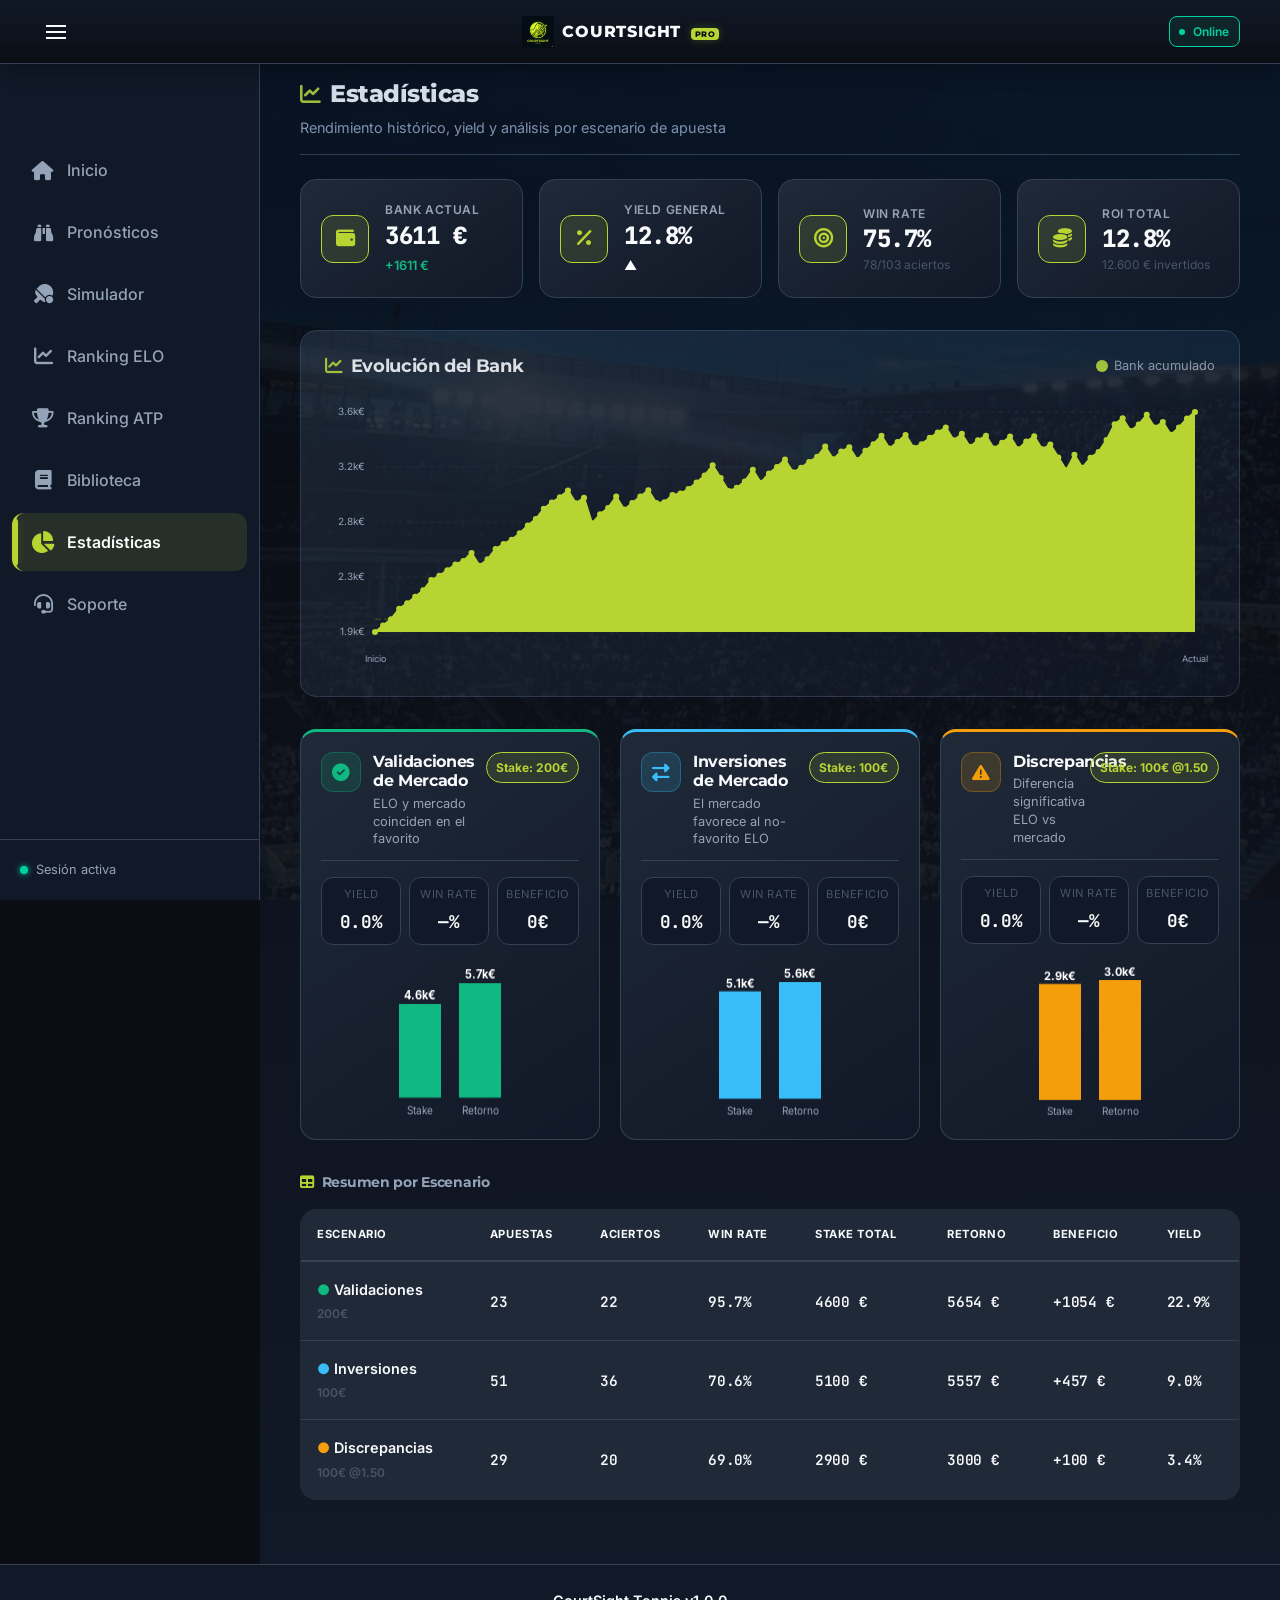
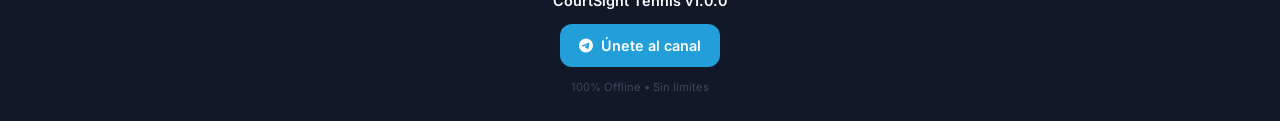
==== commit 24b902e2: "Add files via upload" ====
--- a/pages/estadisticas.html
+++ b/pages/estadisticas.html
@@ -237,7 +237,7 @@
                             <h4 class="scenario-title">Discrepancias</h4>
                             <p class="scenario-desc">Diferencia significativa ELO vs mercado</p>
                         </div>
-                        <span class="scenario-stake">Stake: 100€ @1.45</span>
+                        <span class="scenario-stake">Stake: 100€ @1.50</span>
                     </div>
                     
                     <div class="scenario-stats">
--- a/css/styles.css
+++ b/css/styles.css
@@ -791,4 +791,98 @@
 ::-webkit-scrollbar { width: 8px; height: 8px; }
 ::-webkit-scrollbar-track { background: var(--bg-primary); }
 ::-webkit-scrollbar-thumb { background: var(--border); border-radius: 4px; }
-::-webkit-scrollbar-thumb:hover { background: var(--accent); }+::-webkit-scrollbar-thumb:hover { background: var(--accent); }
+
+/* ============================================
+🔒 LOGIN OVERLAY - ESTILO PREMIUM
+============================================ */
+.login-overlay {
+    position: fixed;
+    top: 0; left: 0; width: 100%; height: 100%;
+    background: var(--bg-primary);
+    background-image: radial-gradient(circle at center, var(--bg-secondary) 0%, var(--bg-primary) 100%);
+    z-index: 9999;
+    display: flex;
+    align-items: center;
+    justify-content: center;
+    padding: 1rem;
+    transition: opacity 0.4s ease, transform 0.4s ease;
+}
+
+/* Animación de salida cuando se valida */
+.login-overlay.unlock {
+    opacity: 0;
+    transform: scale(1.05);
+    pointer-events: none;
+}
+
+.login-card {
+    background: var(--bg-card);
+    border: 1px solid var(--border);
+    border-radius: var(--radius-lg);
+    padding: 2.5rem 2rem;
+    width: 100%;
+    max-width: 380px;
+    text-align: center;
+    box-shadow: 0 20px 50px rgba(0,0,0,0.5);
+    position: relative;
+}
+
+.login-logo img { margin-bottom: 1rem; filter: drop-shadow(0 4px 8px rgba(0,0,0,0.3)); }
+.login-logo h1 { color: var(--text-primary); margin-bottom: 0.5rem; font-size: 1.4rem; }
+.login-subtitle { color: var(--text-secondary); font-size: 0.9rem; margin-bottom: 2rem; }
+
+.input-group { position: relative; margin-bottom: 1.5rem; }
+.login-input {
+    width: 100%;
+    padding: 1rem 3rem 1rem 1.5rem;
+    background: var(--bg-primary);
+    border: 2px solid var(--border);
+    border-radius: var(--radius-md);
+    color: var(--text-primary);
+    font-size: 1.1rem;
+    text-align: center;
+    letter-spacing: 4px;
+    font-family: monospace;
+    transition: all 0.3s;
+}
+.login-input:focus { border-color: var(--accent); outline: none; box-shadow: 0 0 0 4px var(--accent-dim); }
+.input-icon { position: absolute; right: 1rem; top: 50%; transform: translateY(-50%); color: var(--text-muted); }
+
+.btn-login {
+    width: 100%;
+    padding: 1rem;
+    background: linear-gradient(135deg, var(--accent) 0%, var(--accent-hover) 100%);
+    border: none;
+    border-radius: var(--radius-md);
+    color: var(--bg-primary);
+    font-weight: 800;
+    font-size: 1rem;
+    cursor: pointer;
+    display: flex;
+    align-items: center;
+    justify-content: center;
+    gap: 0.5rem;
+    transition: transform 0.2s, box-shadow 0.2s;
+}
+.btn-login:hover { transform: translateY(-2px); box-shadow: 0 8px 20px var(--accent-glow); }
+.btn-login:active { transform: scale(0.98); }
+
+.login-error-msg {
+    margin-top: 1rem;
+    color: var(--data-negative);
+    font-size: 0.85rem;
+    font-weight: 600;
+    background: rgba(239, 68, 68, 0.1);
+    padding: 0.5rem;
+    border-radius: var(--radius-sm);
+    display: flex;
+    align-items: center;
+    justify-content: center;
+    gap: 0.5rem;
+}
+
+.login-footer { margin-top: 2rem; font-size: 0.7rem; color: var(--text-muted); opacity: 0.5; }
+
+/* Utilidad para ocultar app */
+.hidden { display: none !important; }
--- a/css/estadisticas.css
+++ b/css/estadisticas.css
@@ -854,4 +854,139 @@
     .main-estadisticas {
         padding-top: 0.5rem !important;
     }
-}+}
+
+/* ============================================
+🔧 SOLUCIÓN DEFINITIVA: TABLAS COMO TARJETAS EN MÓVIL
+📦 Reemplaza el media query anterior en estadisticas.css
+============================================ */
+
+@media (max-width: 600px) {
+    
+    /* 1. KPIs: 2 columnas compactas */
+    .kpi-grid {
+        grid-template-columns: 1fr 1fr !important;
+        gap: 0.6rem;
+    }
+    .kpi-card { padding: 0.75rem; }
+    .kpi-value { font-size: 1.1rem; }
+    .kpi-label { font-size: 0.65rem; }
+
+    /* 2. Gráfico: Altura fija y contenedor scrollable */
+    .chart-section {
+        overflow-x: auto;
+        -webkit-overflow-scrolling: touch;
+        padding-bottom: 1rem;
+    }
+    .chart-container {
+        min-width: 320px; /* Ancho mínimo para que se vea bien */
+        height: 220px;
+    }
+
+    /* 3. Escenarios: Una tarjeta por fila */
+    .scenarios-grid {
+        display: flex;
+        flex-direction: column;
+        gap: 0.75rem;
+    }
+    .scenario-card {
+        min-width: auto;
+        padding: 1rem;
+    }
+    .scenario-stats {
+        grid-template-columns: repeat(3, 1fr);
+        gap: 0.4rem;
+    }
+    .stat-item { padding: 0.4rem; }
+    .stat-value { font-size: 0.9rem; }
+    .stat-label { font-size: 0.65rem; }
+
+    /* ============================================
+    🔹 TABLA CONVERTIDA EN TARJETAS (MÓVIL)
+    ============================================ */
+    .summary-section {
+        margin-top: 1.5rem;
+    }
+    
+    /* Ocultar la tabla tradicional en móvil */
+    .summary-table thead {
+        display: none;
+    }
+    
+    .summary-table,
+    .summary-table tbody,
+    .summary-table tr,
+    .summary-table td {
+        display: block;
+        width: 100%;
+    }
+    
+    .summary-table tr {
+        background: var(--bg-card);
+        border: 1px solid var(--border);
+        border-radius: var(--radius-md);
+        margin-bottom: 0.75rem;
+        padding: 0.75rem;
+        box-shadow: var(--shadow-sm);
+    }
+    
+    .summary-table td {
+        padding: 0.5rem 0;
+        text-align: left !important;
+        border: none;
+        font-size: 0.85rem;
+        position: relative;
+        padding-left: 45% !important; /* Espacio para la etiqueta */
+    }
+    
+    .summary-table td:first-child {
+        font-size: 1rem;
+        font-weight: 700;
+        color: var(--text-primary);
+        padding-left: 0.75rem !important;
+        padding-bottom: 0.75rem;
+        border-bottom: 1px solid var(--border);
+        margin-bottom: 0.5rem;
+    }
+    
+    /* Añadir etiquetas con ::before */
+    .summary-table td:nth-child(2)::before { content: "Apuestas"; }
+    .summary-table td:nth-child(3)::before { content: "Aciertos"; }
+    .summary-table td:nth-child(4)::before { content: "Win Rate"; }
+    .summary-table td:nth-child(5)::before { content: "Stake Total"; }
+    .summary-table td:nth-child(6)::before { content: "Retorno"; }
+    .summary-table td:nth-child(7)::before { content: "Beneficio"; }
+    .summary-table td:nth-child(8)::before { content: "Yield"; }
+    
+    .summary-table td::before {
+        content: attr(data-label);
+        position: absolute;
+        left: 0.75rem;
+        top: 0.5rem;
+        font-weight: 600;
+        color: var(--text-muted);
+        font-size: 0.75rem;
+        text-transform: uppercase;
+        letter-spacing: 0.03em;
+    }
+    
+    .summary-table td:first-child::before {
+        display: none;
+    }
+}
+
+/* 📱 Móviles muy pequeños (<375px) */
+@media (max-width: 375px) {
+    .kpi-grid { grid-template-columns: 1fr !important; }
+    .chart-container { min-width: 280px; height: 180px; }
+    .scenario-stats { grid-template-columns: 1fr !important; }
+    
+    .summary-table td {
+        font-size: 0.8rem;
+        padding-left: 40% !important;
+    }
+    .summary-table td::before {
+        font-size: 0.7rem;
+    }
+}
+
